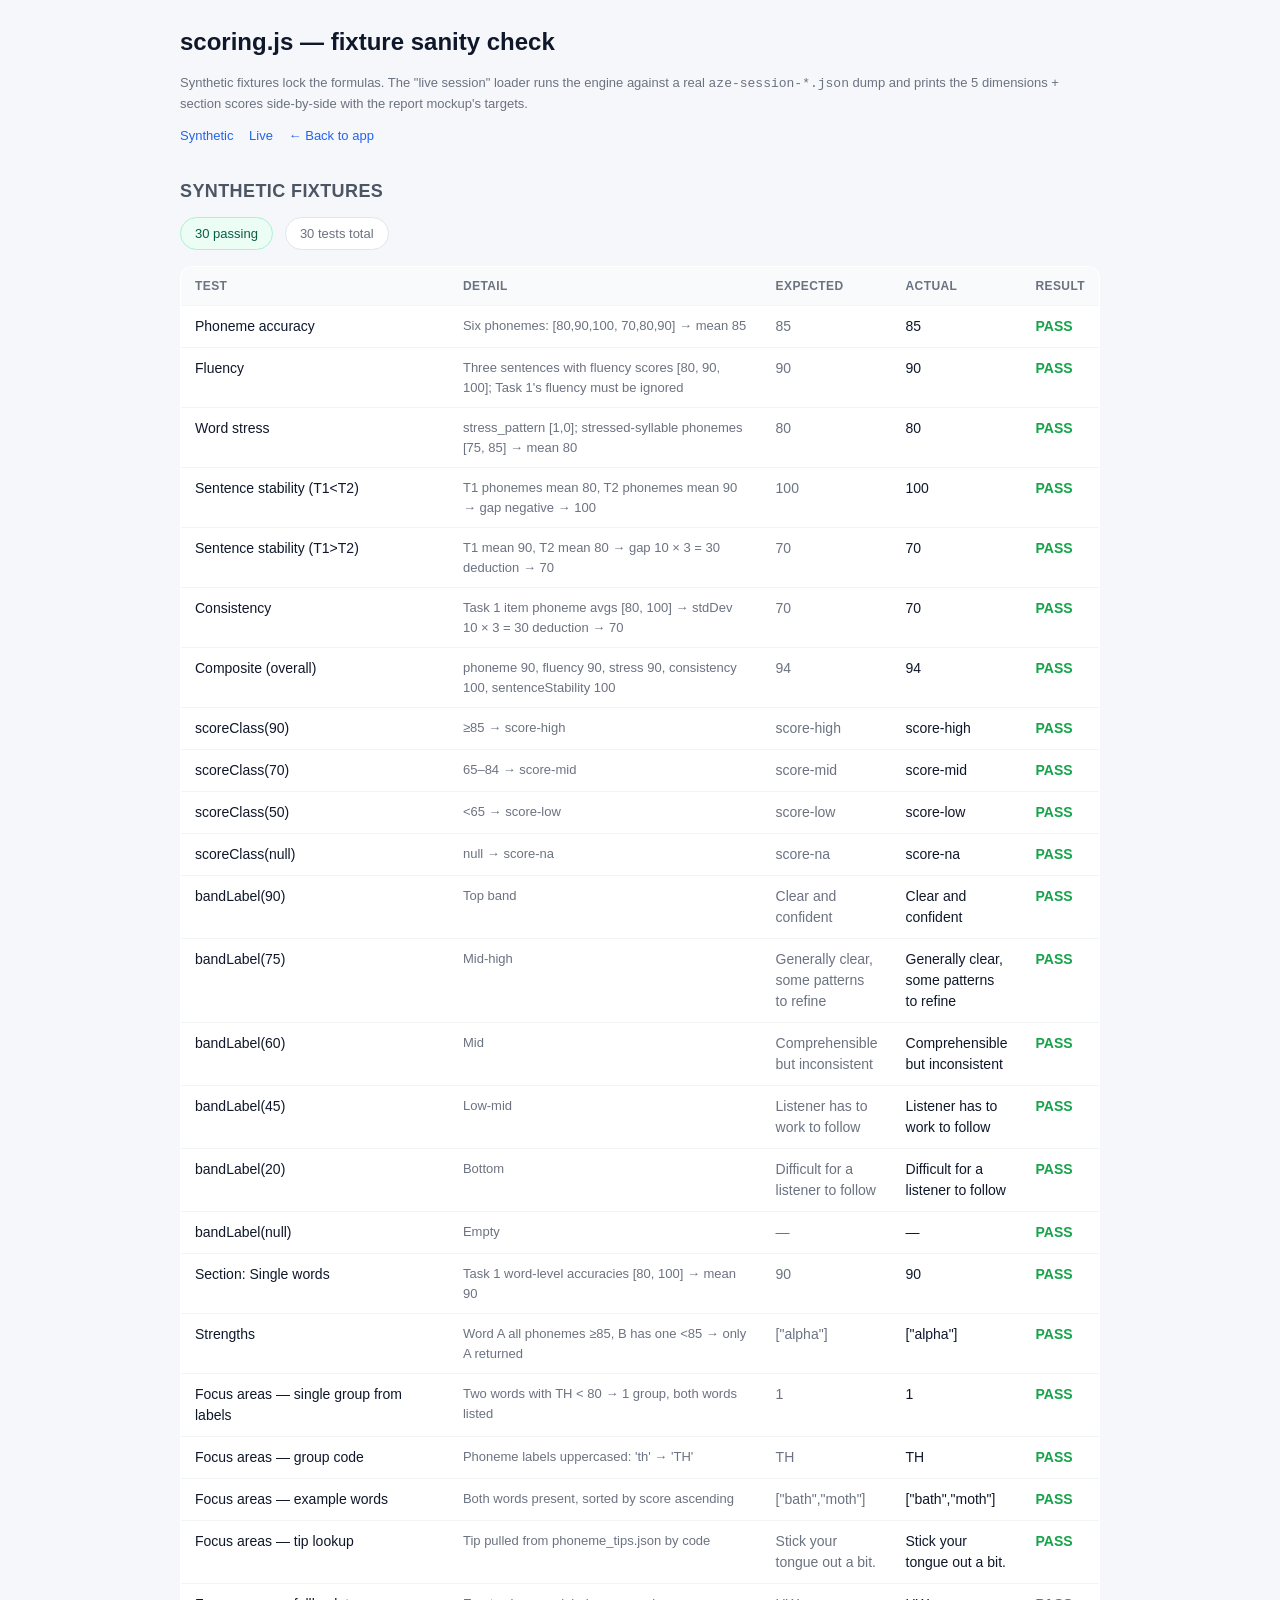
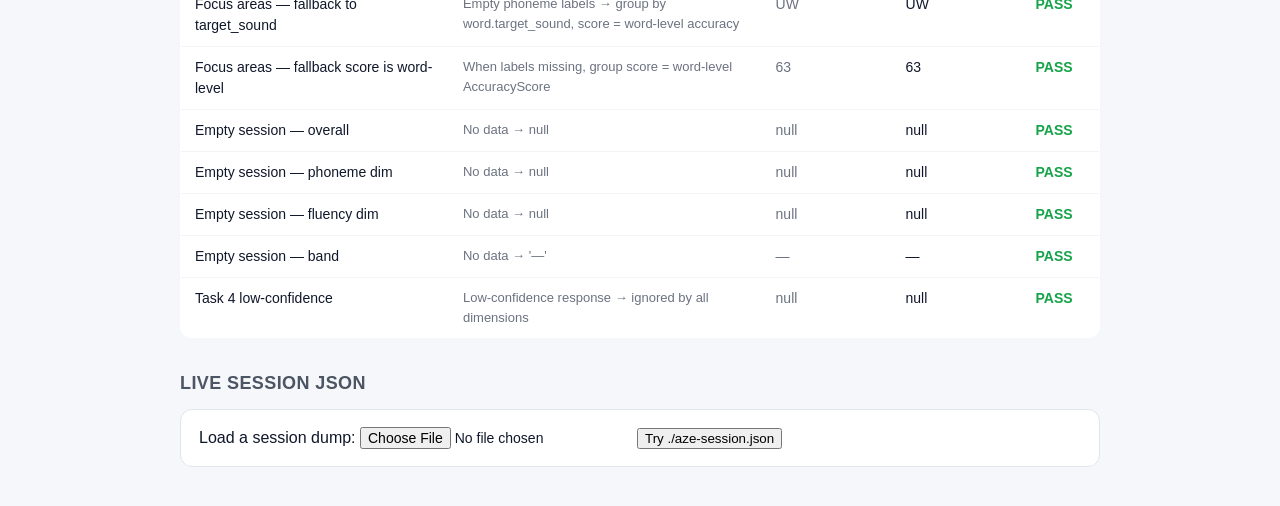
==== prototype-v2/scoring.test.html @ 2834fe82 "Initial commit — AZE pronunciation test prototype Stages 1–4 complete:  - Stage 1: SPA shell, AudioW" ====
<!doctype html>
<html lang="en-GB">
  <head>
    <meta charset="utf-8" />
    <meta name="viewport" content="width=device-width,initial-scale=1" />
    <title>scoring.js — fixture sanity check</title>
    <style>
      :root {
        --pass: #16a34a;
        --fail: #dc2626;
        --na: #9ca3af;
      }
      * { box-sizing: border-box; }
      body {
        font-family: -apple-system, BlinkMacSystemFont, "Segoe UI", Roboto, sans-serif;
        background: #f6f7fa;
        color: #0f172a;
        margin: 0;
        padding: 24px;
        line-height: 1.5;
      }
      h1 { margin: 0 0 8px; font-size: 24px; }
      h2 { margin: 32px 0 12px; font-size: 18px; color: #4b5563; text-transform: uppercase; letter-spacing: 0.4px; }
      .container { max-width: 920px; margin: 0 auto; }
      .summary {
        display: flex;
        gap: 12px;
        margin: 8px 0 16px;
        flex-wrap: wrap;
      }
      .pill {
        background: white;
        border: 1px solid #e1e5ec;
        border-radius: 999px;
        padding: 6px 14px;
        font-size: 13px;
        font-weight: 500;
      }
      .pill.pass { background: #ecfdf5; color: #065f46; border-color: #a7f3d0; }
      .pill.fail { background: #fef2f2; color: #991b1b; border-color: #fecaca; }
      .pill.muted { color: #6b7280; }
      table {
        width: 100%;
        border-collapse: collapse;
        background: white;
        border: 1px solid #e1e5ec;
        border-radius: 12px;
        overflow: hidden;
        font-size: 14px;
      }
      th, td {
        padding: 10px 14px;
        text-align: left;
        border-bottom: 1px solid #f3f4f6;
        vertical-align: top;
      }
      th { background: #f9fafb; font-size: 12px; text-transform: uppercase; letter-spacing: 0.4px; color: #6b7280; }
      tr:last-child td { border-bottom: none; }
      td.status { white-space: nowrap; font-weight: 600; }
      td.pass { color: var(--pass); }
      td.fail { color: var(--fail); }
      td.actual { font-variant-numeric: tabular-nums; }
      td.expected { color: #6b7280; font-variant-numeric: tabular-nums; }
      .file-row {
        background: white;
        border: 1px solid #e1e5ec;
        border-radius: 12px;
        padding: 16px 18px;
        margin-bottom: 16px;
        display: flex;
        gap: 12px;
        align-items: center;
        flex-wrap: wrap;
      }
      input[type="file"] { font-size: 14px; }
      .live-panel {
        background: white;
        border: 1px solid #e1e5ec;
        border-radius: 12px;
        padding: 16px 18px;
        margin-bottom: 16px;
      }
      .live-grid {
        display: grid;
        grid-template-columns: repeat(auto-fit, minmax(160px, 1fr));
        gap: 10px;
        margin: 8px 0 16px;
      }
      .stat-card {
        background: #f9fafb;
        border: 1px solid #e5e7eb;
        border-radius: 8px;
        padding: 10px 12px;
      }
      .stat-card .lbl { font-size: 11px; color: #6b7280; text-transform: uppercase; letter-spacing: 0.4px; }
      .stat-card .val { font-size: 22px; font-weight: 700; font-variant-numeric: tabular-nums; }
      .stat-card .sub { font-size: 12px; color: #9ca3af; margin-top: 2px; }
      .high { color: #10b981; } .mid { color: #f59e0b; } .low { color: #ef4444; } .na { color: var(--na); }
      .chip {
        display: inline-block;
        background: #d1fae5;
        color: #065f46;
        padding: 4px 10px;
        border-radius: 999px;
        font-size: 13px;
        margin: 2px 4px 2px 0;
      }
      .focus-row {
        padding: 8px 0;
        border-top: 1px solid #f3f4f6;
        font-size: 14px;
      }
      .focus-row:first-child { border-top: none; }
      .focus-row .code { font-weight: 700; color: #dc2626; }
      .focus-row .label { color: #6b7280; }
      .focus-row .ex { font-size: 13px; color: #4b5563; margin-top: 2px; }
      pre.json {
        background: #0f172a;
        color: #d1d5db;
        border-radius: 8px;
        padding: 12px;
        font-size: 11px;
        line-height: 1.5;
        overflow: auto;
        max-height: 320px;
      }
      .muted { color: #6b7280; font-size: 13px; }
      details summary { cursor: pointer; font-weight: 500; padding: 4px 0; }
      .nav { font-size: 13px; }
      .nav a { color: #2563eb; text-decoration: none; margin-right: 12px; }
    </style>
  </head>
  <body>
    <div class="container">
      <h1>scoring.js — fixture sanity check</h1>
      <p class="muted">
        Synthetic fixtures lock the formulas. The "live session" loader runs the engine
        against a real <code>aze-session-*.json</code> dump and prints the 5 dimensions
        + section scores side-by-side with the report mockup's targets.
      </p>
      <p class="nav">
        <a href="#synthetic">Synthetic</a>
        <a href="#live">Live</a>
        <a href="index.html">← Back to app</a>
      </p>

      <h2 id="synthetic">Synthetic fixtures</h2>
      <div id="syntheticSummary" class="summary"></div>
      <table>
        <thead><tr><th style="width:30%">Test</th><th style="width:35%">Detail</th><th>Expected</th><th>Actual</th><th>Result</th></tr></thead>
        <tbody id="syntheticTableBody"></tbody>
      </table>

      <h2 id="live">Live session JSON</h2>
      <div class="file-row">
        <label>
          Load a session dump:
          <input type="file" id="fileInput" accept=".json,application/json" />
        </label>
        <button id="loadDefault" type="button">Try ./aze-session.json</button>
      </div>
      <div id="liveOutput"></div>
    </div>

    <script src="utils.js"></script>
    <script src="scoring.js"></script>
    <script>
      // =========================================================================
      // Test infra — tiny pass/fail collector
      // =========================================================================

      const tests = [];
      function test(name, detail, expected, actual, opts = {}) {
        const tol = typeof opts.tol === "number" ? opts.tol : 0;
        let pass;
        if (expected === null || actual === null) {
          pass = expected === actual;
        } else if (typeof expected === "number" && typeof actual === "number") {
          pass = Math.abs(expected - actual) <= tol;
        } else if (Array.isArray(expected)) {
          pass =
            Array.isArray(actual) &&
            actual.length === expected.length &&
            expected.every((v, i) => v === actual[i]);
        } else {
          pass = expected === actual;
        }
        tests.push({ name, detail, expected, actual, pass });
      }

      function flushTests() {
        const tbody = document.getElementById("syntheticTableBody");
        tbody.innerHTML = tests
          .map((t) => `
            <tr>
              <td>${escapeHtml(t.name)}</td>
              <td class="muted">${escapeHtml(t.detail)}</td>
              <td class="expected">${formatVal(t.expected)}</td>
              <td class="actual">${formatVal(t.actual)}</td>
              <td class="status ${t.pass ? "pass" : "fail"}">${t.pass ? "PASS" : "FAIL"}</td>
            </tr>
          `)
          .join("");

        const passN = tests.filter((t) => t.pass).length;
        const failN = tests.length - passN;
        document.getElementById("syntheticSummary").innerHTML = `
          <span class="pill pass">${passN} passing</span>
          ${failN ? `<span class="pill fail">${failN} failing</span>` : ""}
          <span class="pill muted">${tests.length} tests total</span>
        `;
      }

      function escapeHtml(s) { return Utils.escapeHtml(s); }
      function formatVal(v) {
        if (v === null) return "null";
        if (Array.isArray(v)) return JSON.stringify(v);
        if (typeof v === "object") return JSON.stringify(v);
        return String(v);
      }

      // =========================================================================
      // Fixture builders — reproduce the Azure response shape we get on the wire,
      // pared down to the fields scoring.js actually reads.
      // =========================================================================

      // A Task 1 / 2 / 3 PA envelope (resolved promise from scorePronunciation)
      function makePaEnvelope({ accuracy = 90, fluency = 100, prosody = 0, completeness = 100, pron = 90, words }) {
        return {
          text: words.map((w) => w.Word).join(" "),
          reason: 3,
          reasonName: "RecognizedSpeech",
          json: {
            RecognitionStatus: "Success",
            DisplayText: words.map((w) => w.Word).join(" "),
            NBest: [{
              Confidence: 0.95,
              PronunciationAssessment: {
                AccuracyScore: accuracy,
                FluencyScore: fluency,
                ProsodyScore: prosody,
                CompletenessScore: completeness,
                PronScore: pron,
              },
              Words: words,
            }],
          },
          referenceText: words.map((w) => w.Word).join(" "),
        };
      }

      // A single Word block. Phonemes is an array of [code, score] pairs.
      function makeWord(text, accuracy, phonemes, opts = {}) {
        const offset = opts.offset || 0;
        const duration = opts.duration || 1000000;
        const phonemeStep = duration / Math.max(1, phonemes.length);
        return {
          Word: text,
          Offset: offset,
          Duration: duration,
          PronunciationAssessment: {
            AccuracyScore: accuracy,
            ErrorType: "None",
          },
          Syllables: opts.syllables || [],
          Phonemes: phonemes.map(([code, score], i) => ({
            Phoneme: code,
            Offset: offset + i * phonemeStep,
            Duration: phonemeStep,
            PronunciationAssessment: { AccuracyScore: score },
          })),
        };
      }

      // Empty session shell
      function blankSession() {
        return {
          seed: 1,
          startedAt: 0,
          finishedAt: 0,
          data: { words: [], pairs: [], tips: {} },
          task1: { practice: null, selected: [], results: [], hintLog: [] },
          task2: { selected: [], results: [] },
          task3: { selected: [], results: [] },
          task4: { selected: [], results: [] },
          scores: null,
        };
      }

      // =========================================================================
      // Synthetic test cases
      // =========================================================================

      // TC1 — Phoneme accuracy: average of per-phoneme scores across the session.
      (function tc_phonemeAccuracy() {
        const s = blankSession();
        // Two words, six phonemes total: 80,90,100, 70,80,90 → mean 85
        s.task1.results = [
          {
            word_id: "w_x", word: "alpha", target_sound: "AA", syllables: 2, stress_pattern: [1, 0],
            azure: makePaEnvelope({
              accuracy: 90, pron: 90,
              words: [makeWord("alpha", 90, [["aa", 80], ["l", 90], ["f", 100]])],
            }),
          },
          {
            word_id: "w_y", word: "beta", target_sound: "B", syllables: 2, stress_pattern: [1, 0],
            azure: makePaEnvelope({
              accuracy: 80, pron: 80,
              words: [makeWord("beta", 80, [["b", 70], ["iy", 80], ["t", 90]])],
            }),
          },
        ];
        const r = Scoring.compute(s);
        test(
          "Phoneme accuracy",
          "Six phonemes: [80,90,100, 70,80,90] → mean 85",
          85,
          r.dimensions.phoneme,
        );
      })();

      // TC2 — Fluency: mean of FluencyScore across Task 2 + Task 4 sentences only.
      (function tc_fluency() {
        const s = blankSession();
        s.task1.results = [{ // Task 1 fluency must be IGNORED
          word_id: "w_x", word: "ship", target_sound: "SH", syllables: 1, stress_pattern: [1],
          azure: makePaEnvelope({
            accuracy: 95, fluency: 100, pron: 95,
            words: [makeWord("ship", 95, [["sh", 95], ["ih", 95], ["p", 95]])],
          }),
        }];
        s.task2.results = [
          {
            item_id: "s_1", item_type: "sentence", text: "I went home.",
            azure: makePaEnvelope({
              accuracy: 90, fluency: 80, pron: 85,
              words: [makeWord("I", 90, [["ay", 90]]), makeWord("went", 90, [["w", 90]]), makeWord("home", 90, [["hh", 90]])],
            }),
          },
          {
            item_id: "s_2", item_type: "sentence", text: "She is tall.",
            azure: makePaEnvelope({
              accuracy: 92, fluency: 90, pron: 90,
              words: [makeWord("she", 92, [["sh", 92]]), makeWord("is", 92, [["ih", 92]]), makeWord("tall", 92, [["t", 92]])],
            }),
          },
        ];
        s.task4.results = [
          {
            prompt_id: "q_1", prompt_kind: "question", prompt_text: "Tell me about your day.",
            azure: { transcript: "I had a busy day at work today.", confidence: 0.9, lowConfidence: false,
              paResult: makePaEnvelope({ accuracy: 90, fluency: 100, pron: 92,
                words: [makeWord("busy", 90, [["b", 90]]), makeWord("work", 90, [["w", 90]])],
              }),
            },
          },
        ];
        const r = Scoring.compute(s);
        // Fluency mean of 80, 90, 100 = 90
        test(
          "Fluency",
          "Three sentences with fluency scores [80, 90, 100]; Task 1's fluency must be ignored",
          90,
          r.dimensions.fluency,
        );
      })();

      // TC3 — Word stress: phonemes overlapping the stressed syllable.
      (function tc_wordStress() {
        const s = blankSession();
        // 2-syllable word with stress pattern [1, 0]; Azure returns 2 syllables.
        // Stressed syl spans 0–1000000; phoneme 0 (offset 0–500000, score 75)
        // and phoneme 1 (offset 500000–1000000, score 85) BOTH overlap the
        // stressed syllable. Phoneme 2 (offset 1000000–1500000, score 100)
        // falls in the unstressed syllable. Mean of stressed phonemes = 80.
        const word = {
          Word: "robot",
          Offset: 0,
          Duration: 1500000,
          PronunciationAssessment: { AccuracyScore: 85, ErrorType: "None" },
          Syllables: [
            { Syllable: "ro", Offset: 0, Duration: 1000000, PronunciationAssessment: { AccuracyScore: 80 } },
            { Syllable: "bot", Offset: 1000000, Duration: 500000, PronunciationAssessment: { AccuracyScore: 100 } },
          ],
          Phonemes: [
            { Phoneme: "r", Offset: 0,        Duration: 500000, PronunciationAssessment: { AccuracyScore: 75 } },
            { Phoneme: "ow", Offset: 500000,  Duration: 500000, PronunciationAssessment: { AccuracyScore: 85 } },
            { Phoneme: "b", Offset: 1000000,  Duration: 500000, PronunciationAssessment: { AccuracyScore: 100 } },
          ],
        };
        s.task1.results = [{
          word_id: "w_robot", word: "robot", target_sound: "R",
          syllables: 2, stress_pattern: [1, 0],
          azure: makePaEnvelope({ accuracy: 85, pron: 85, words: [word] }),
        }];
        const r = Scoring.compute(s);
        test(
          "Word stress",
          "stress_pattern [1,0]; stressed-syllable phonemes [75, 85] → mean 80",
          80,
          r.dimensions.stress,
        );
      })();

      // TC4 — Sentence stability: Task 1 vs Task 2 phoneme-avg gap.
      (function tc_stability_negativeGap() {
        // T1 avg < T2 avg → no penalty, score = 100
        const s = blankSession();
        s.task1.results = [{
          word_id: "w_a", word: "ship", target_sound: "SH", syllables: 1, stress_pattern: [1],
          azure: makePaEnvelope({ accuracy: 80, pron: 80,
            words: [makeWord("ship", 80, [["sh", 80], ["ih", 80], ["p", 80]])],
          }),
        }];
        s.task2.results = [{
          item_id: "s_1", item_type: "sentence", text: "She is tall.",
          azure: makePaEnvelope({ accuracy: 90, pron: 90,
            words: [makeWord("she", 90, [["sh", 90], ["iy", 90]])],
          }),
        }];
        const r = Scoring.compute(s);
        test(
          "Sentence stability (T1<T2)",
          "T1 phonemes mean 80, T2 phonemes mean 90 → gap negative → 100",
          100,
          r.dimensions.sentenceStability,
        );
      })();

      (function tc_stability_positiveGap() {
        // T1 phonemes mean 90, T2 phonemes mean 80 → gap 10 → 100 - 10*3 = 70
        const s = blankSession();
        s.task1.results = [{
          word_id: "w_a", word: "ship", target_sound: "SH", syllables: 1, stress_pattern: [1],
          azure: makePaEnvelope({ accuracy: 90, pron: 90,
            words: [makeWord("ship", 90, [["sh", 90], ["ih", 90], ["p", 90]])],
          }),
        }];
        s.task2.results = [{
          item_id: "s_1", item_type: "sentence", text: "She is tall.",
          azure: makePaEnvelope({ accuracy: 80, pron: 80,
            words: [makeWord("she", 80, [["sh", 80], ["iy", 80]])],
          }),
        }];
        const r = Scoring.compute(s);
        test(
          "Sentence stability (T1>T2)",
          "T1 mean 90, T2 mean 80 → gap 10 × 3 = 30 deduction → 70",
          70,
          r.dimensions.sentenceStability,
        );
      })();

      // TC5 — Consistency: stdDev of Task 1 item phoneme averages.
      (function tc_consistency() {
        // Item averages [80, 100] → stdDev (population) = 10. 100 - 10*3 = 70.
        const s = blankSession();
        s.task1.results = [
          {
            word_id: "w_a", word: "alpha", target_sound: "A", syllables: 1, stress_pattern: [1],
            azure: makePaEnvelope({ accuracy: 80, pron: 80,
              words: [makeWord("alpha", 80, [["a", 80]])],
            }),
          },
          {
            word_id: "w_b", word: "beta", target_sound: "B", syllables: 1, stress_pattern: [1],
            azure: makePaEnvelope({ accuracy: 100, pron: 100,
              words: [makeWord("beta", 100, [["b", 100]])],
            }),
          },
        ];
        const r = Scoring.compute(s);
        test(
          "Consistency",
          "Task 1 item phoneme avgs [80, 100] → stdDev 10 × 3 = 30 deduction → 70",
          70,
          r.dimensions.consistency,
        );
      })();

      // TC6 — Composite: weighted sum across all 5 dimensions.
      (function tc_composite() {
        // Build a tiny but complete session, predict overall.
        const s = blankSession();
        // Task 1: two words. Per-phoneme scores all = 90 → phoneme dim 90.
        s.task1.results = [
          {
            word_id: "w_a", word: "alpha", target_sound: "A", syllables: 1, stress_pattern: [1],
            azure: makePaEnvelope({ accuracy: 90, pron: 90,
              words: [makeWord("alpha", 90, [["a", 90]])],
            }),
          },
          {
            word_id: "w_b", word: "beta", target_sound: "B", syllables: 1, stress_pattern: [1],
            azure: makePaEnvelope({ accuracy: 90, pron: 90,
              words: [makeWord("beta", 90, [["b", 90]])],
            }),
          },
        ];
        // Task 2: two sentences. Phonemes all 90, fluency 90. Sentence stability 100 (no gap).
        s.task2.results = [
          {
            item_id: "s_1", item_type: "sentence", text: "She is tall.",
            azure: makePaEnvelope({ accuracy: 90, fluency: 90, pron: 90,
              words: [makeWord("she", 90, [["sh", 90]]), makeWord("is", 90, [["ih", 90]])],
            }),
          },
          {
            item_id: "s_2", item_type: "sentence", text: "I am here.",
            azure: makePaEnvelope({ accuracy: 90, fluency: 90, pron: 90,
              words: [makeWord("I", 90, [["ay", 90]]), makeWord("am", 90, [["a", 90]])],
            }),
          },
        ];
        const r = Scoring.compute(s);
        // All 5 dims should land on 90 (or thereabouts):
        //   phoneme = 90, fluency = 90, stress = 90 (single-syl path),
        //   sentenceStability = 100 (no gap), consistency = 100 (stdDev 0)
        // Composite = (90×0.25 + 90×0.22 + 90×0.18 + 100×0.18 + 100×0.17)
        //           = 22.5 + 19.8 + 16.2 + 18 + 17 = 93.5 → rounds to 94
        test(
          "Composite (overall)",
          "phoneme 90, fluency 90, stress 90, consistency 100, sentenceStability 100",
          94,
          r.overall,
          { tol: 1 },
        );
      })();

      // TC7 — scoreClass thresholds.
      (function tc_scoreClass() {
        test("scoreClass(90)", "≥85 → score-high", "score-high", Scoring.scoreClass(90));
        test("scoreClass(70)", "65–84 → score-mid", "score-mid", Scoring.scoreClass(70));
        test("scoreClass(50)", "<65 → score-low", "score-low", Scoring.scoreClass(50));
        test("scoreClass(null)", "null → score-na", "score-na", Scoring.scoreClass(null));
      })();

      // TC8 — bandLabel thresholds.
      (function tc_bandLabel() {
        test("bandLabel(90)", "Top band", "Clear and confident", Scoring.bandLabel(90));
        test("bandLabel(75)", "Mid-high", "Generally clear, some patterns to refine", Scoring.bandLabel(75));
        test("bandLabel(60)", "Mid", "Comprehensible but inconsistent", Scoring.bandLabel(60));
        test("bandLabel(45)", "Low-mid", "Listener has to work to follow", Scoring.bandLabel(45));
        test("bandLabel(20)", "Bottom", "Difficult for a listener to follow", Scoring.bandLabel(20));
        test("bandLabel(null)", "Empty", "—", Scoring.bandLabel(null));
      })();

      // TC9 — Section scores: Task 1 averages word-level AccuracyScore.
      (function tc_sectionTask1() {
        const s = blankSession();
        s.task1.results = [
          { word_id: "w_a", word: "a", target_sound: "A", syllables: 1, stress_pattern: [1],
            azure: makePaEnvelope({ accuracy: 80, pron: 80,
              words: [makeWord("a", 80, [["a", 80]])],
            }),
          },
          { word_id: "w_b", word: "b", target_sound: "B", syllables: 1, stress_pattern: [1],
            azure: makePaEnvelope({ accuracy: 100, pron: 100,
              words: [makeWord("b", 100, [["b", 100]])],
            }),
          },
        ];
        const r = Scoring.compute(s);
        test(
          "Section: Single words",
          "Task 1 word-level accuracies [80, 100] → mean 90",
          90,
          r.sectionScores.task1,
        );
      })();

      // TC10 — Strengths: words where every phoneme ≥ 85 AND word-level ≥ 85.
      (function tc_strengths() {
        const s = blankSession();
        s.data.words = [
          { id: "w_a", ipa: "/eɪ/" },
          { id: "w_b", ipa: "/biː/" },
        ];
        s.task1.results = [
          // All phonemes ≥85, word-level ≥85 → strength
          { word_id: "w_a", word: "alpha", target_sound: "A", syllables: 1, stress_pattern: [1],
            azure: makePaEnvelope({ accuracy: 95, pron: 95,
              words: [makeWord("alpha", 95, [["a", 90], ["l", 95]])],
            }),
          },
          // One phoneme < 85 → not a strength
          { word_id: "w_b", word: "beta", target_sound: "B", syllables: 1, stress_pattern: [1],
            azure: makePaEnvelope({ accuracy: 80, pron: 80,
              words: [makeWord("beta", 80, [["b", 70], ["iy", 90]])],
            }),
          },
        ];
        const r = Scoring.compute(s);
        test(
          "Strengths",
          "Word A all phonemes ≥85, B has one <85 → only A returned",
          ["alpha"],
          r.strengths.map((x) => x.word),
        );
      })();

      // TC11 — Focus area grouping with phoneme labels.
      (function tc_focusGrouping() {
        const s = blankSession();
        s.data.tips = {
          TH: { label: "TH (voiceless)", example_word: "think", tip: "Stick your tongue out a bit." },
        };
        s.task1.results = [
          // bath — TH phoneme scoring 60 → focus area
          { word_id: "w_bath", word: "bath", target_sound: "TH", syllables: 1, stress_pattern: [1],
            azure: makePaEnvelope({ accuracy: 70, pron: 70,
              words: [makeWord("bath", 70, [["b", 90], ["a", 80], ["th", 60]])],
            }),
          },
          // moth — TH phoneme scoring 65 → same group
          { word_id: "w_moth", word: "moth", target_sound: "TH", syllables: 1, stress_pattern: [1],
            azure: makePaEnvelope({ accuracy: 75, pron: 75,
              words: [makeWord("moth", 75, [["m", 90], ["o", 90], ["th", 65]])],
            }),
          },
        ];
        const r = Scoring.compute(s);
        test(
          "Focus areas — single group from labels",
          "Two words with TH < 80 → 1 group, both words listed",
          1,
          r.focusAreas.length,
        );
        test(
          "Focus areas — group code",
          "Phoneme labels uppercased: 'th' → 'TH'",
          "TH",
          r.focusAreas[0] && r.focusAreas[0].code,
        );
        test(
          "Focus areas — example words",
          "Both words present, sorted by score ascending",
          ["bath", "moth"],
          r.focusAreas[0].examples.map((e) => e.word),
        );
        test(
          "Focus areas — tip lookup",
          "Tip pulled from phoneme_tips.json by code",
          "Stick your tongue out a bit.",
          r.focusAreas[0] && r.focusAreas[0].tip,
        );
      })();

      // TC12 — Empty Phoneme labels: scoring falls back to target_sound.
      (function tc_focusFallback() {
        // Reproduces the bug we found in aze-session-1777631870283.json: every
        // Phoneme string is "" because the SDK didn't get phonemeAlphabet set.
        const s = blankSession();
        s.data.tips = { UW: { label: "UW (long oo)", example_word: "food", tip: "Round your lips." } };
        s.task1.results = [{
          word_id: "w_food", word: "food", target_sound: "UW", syllables: 1, stress_pattern: [1],
          azure: makePaEnvelope({ accuracy: 63, pron: 60,
            words: [makeWord("food", 63, [["", 100], ["", 70], ["", 100]])],
          }),
        }];
        const r = Scoring.compute(s);
        test(
          "Focus areas — fallback to target_sound",
          "Empty phoneme labels → group by word.target_sound, score = word-level accuracy",
          "UW",
          r.focusAreas[0] && r.focusAreas[0].code,
        );
        test(
          "Focus areas — fallback score is word-level",
          "When labels missing, group score = word-level AccuracyScore",
          63,
          r.focusAreas[0] && r.focusAreas[0].avg,
        );
      })();

      // TC13 — Empty session: all dims null, overall null.
      (function tc_empty() {
        const r = Scoring.compute(blankSession());
        test("Empty session — overall", "No data → null", null, r.overall);
        test("Empty session — phoneme dim", "No data → null", null, r.dimensions.phoneme);
        test("Empty session — fluency dim", "No data → null", null, r.dimensions.fluency);
        test("Empty session — band", "No data → '—'", "—", r.band);
      })();

      // TC14 — Task 4 low-confidence: PA result is null, must NOT count toward dims.
      (function tc_lowConfidence() {
        const s = blankSession();
        s.task4.results = [{
          prompt_id: "q_1", prompt_kind: "question", prompt_text: "Hello?",
          azure: { transcript: "uh", confidence: 0.05, lowConfidence: true, paResult: null },
        }];
        const r = Scoring.compute(s);
        test(
          "Task 4 low-confidence",
          "Low-confidence response → ignored by all dimensions",
          null,
          r.dimensions.phoneme,
        );
      })();

      flushTests();

      // =========================================================================
      // Live session loader
      // =========================================================================

      const liveOutput = document.getElementById("liveOutput");

      // Mockup-derived expected values (small differences are fine — these are
      // estimates and the real engine is the source of truth).
      const MOCKUP_EXPECT = {
        overall: 85,
        dimensions: { phoneme: 89, fluency: 94, stress: 85, consistency: 54, sentenceStability: 100 },
        sectionScores: { task1: 81, task2: 97, task3Heard: 88, task3Said: 98, task4: null },
        strengthsCount: 5,
        focusAreas: ["TH", "UW", "Z", "EH"],
      };

      function within(actual, expected, tol = 5) {
        if (actual == null && expected == null) return true;
        if (actual == null || expected == null) return false;
        return Math.abs(actual - expected) <= tol;
      }

      function classify(score) {
        if (typeof score !== "number") return "na";
        if (score >= 85) return "high";
        if (score >= 65) return "mid";
        return "low";
      }

      function statCard(label, score, sub) {
        const cls = classify(score);
        const val = score == null ? "—" : score;
        return `
          <div class="stat-card">
            <div class="lbl">${escapeHtml(label)}</div>
            <div class="val ${cls}">${escapeHtml(val)}</div>
            ${sub ? `<div class="sub">${sub}</div>` : ""}
          </div>
        `;
      }

      function renderLive(report, source) {
        const dims = report.dimensions;
        const sec = report.sectionScores;
        const me = MOCKUP_EXPECT;

        const dimRows = [
          ["overall", "Overall", report.overall, me.overall, 8],
          ["phoneme", "Phoneme accuracy", dims.phoneme, me.dimensions.phoneme, 10],
          ["fluency", "Fluency", dims.fluency, me.dimensions.fluency, 10],
          ["stress", "Word stress", dims.stress, me.dimensions.stress, 12],
          ["consistency", "Consistency", dims.consistency, me.dimensions.consistency, 35],
          ["sentenceStability", "Sentence stability", dims.sentenceStability, me.dimensions.sentenceStability, 5],
        ].map(([key, label, actual, expected, tol]) => {
          const ok = within(actual, expected, tol);
          return `
            <tr>
              <td>${escapeHtml(label)}</td>
              <td class="muted">±${tol}</td>
              <td class="expected">~${expected}</td>
              <td class="actual">${escapeHtml(actual == null ? "—" : actual)}</td>
              <td class="status ${ok ? "pass" : "fail"}">${ok ? "PASS" : "FAIL"}</td>
            </tr>
          `;
        }).join("");

        const focusOverlap = report.focusAreas.filter((g) => me.focusAreas.includes(g.code)).map((g) => g.code);
        const focusOK = focusOverlap.length >= 3; // at least 3 of the 4 mockup phonemes appear

        const focusRows = report.focusAreas.map((g) => `
          <div class="focus-row">
            <span class="code">${escapeHtml(g.code)}</span>
            <span class="label">— ${escapeHtml(g.label)}</span>
            (avg ${escapeHtml(g.avg)})
            <div class="ex">${g.examples.map((ex) => `${escapeHtml(ex.word)} (${escapeHtml(ex.score)})`).join(", ")}</div>
          </div>
        `).join("");

        liveOutput.innerHTML = `
          <div class="live-panel">
            <div class="muted">Source: ${escapeHtml(source)} · seed shown in counts</div>
            <div class="live-grid">
              ${statCard("Overall", report.overall, escapeHtml(report.band))}
              ${statCard("Phoneme", dims.phoneme)}
              ${statCard("Fluency", dims.fluency)}
              ${statCard("Stress", dims.stress)}
              ${statCard("Consistency", dims.consistency)}
              ${statCard("Stability", dims.sentenceStability)}
            </div>

            <h3 style="font-size:14px; margin: 12px 0 6px; color:#4b5563;">Section scores</h3>
            <div class="live-grid">
              ${statCard("Task 1 — Words", sec.task1, `${report.counts.task1} items`)}
              ${statCard("Task 2 — Sentences", sec.task2, `${report.counts.task2} items`)}
              ${statCard("Task 3 — Heard", sec.task3Heard, `${report.perception.correct}/${report.perception.total} right`)}
              ${statCard("Task 3 — Said", sec.task3Said, `${report.counts.task3} repeats`)}
              ${statCard("Task 4 — Free", sec.task4, `${report.counts.task4} prompts`)}
            </div>
          </div>

          <div class="live-panel">
            <h3 style="font-size:14px; margin: 0 0 10px; color:#4b5563;">vs mockup expectations</h3>
            <table>
              <thead><tr><th>Dimension</th><th>Tolerance</th><th>Expected</th><th>Actual</th><th>Result</th></tr></thead>
              <tbody>${dimRows}</tbody>
            </table>
          </div>

          <div class="live-panel">
            <h3 style="font-size:14px; margin: 0 0 4px; color:#4b5563;">Focus areas (engine output)</h3>
            <p class="muted" style="margin: 0 0 10px;">
              Mockup expected at least 3 of: <strong>${me.focusAreas.join(", ")}</strong> · overlap: <strong>${focusOverlap.join(", ") || "—"}</strong> ·
              <span class="${focusOK ? "high" : "low"}" style="font-weight:600">${focusOK ? "PASS" : "FAIL"}</span>
            </p>
            ${focusRows || `<p class="muted">No focus groups produced.</p>`}
          </div>

          <div class="live-panel">
            <h3 style="font-size:14px; margin: 0 0 6px; color:#4b5563;">Strengths (count: ${report.strengths.length})</h3>
            ${report.strengths.map((s) => `<span class="chip">${escapeHtml(s.word)}</span>`).join("") || `<p class="muted">None this session.</p>`}
          </div>

          <details>
            <summary>Full report JSON</summary>
            <pre class="json">${escapeHtml(JSON.stringify(report, null, 2))}</pre>
          </details>

          <details>
            <summary>Diagnostics</summary>
            <pre class="json">${escapeHtml(JSON.stringify(report.diagnostics, null, 2))}</pre>
          </details>
        `;
      }

      function loadSessionFromText(text, sourceLabel) {
        let session;
        try {
          session = JSON.parse(text);
        } catch (e) {
          liveOutput.innerHTML = `<div class="live-panel"><strong>Parse error:</strong> ${escapeHtml(e.message)}</div>`;
          return;
        }
        // The dump strips wavBlob and pendingAzure but keeps r.azure as-is.
        // scoring.js doesn't need those, so this is fine. We do need to make
        // sure session.data has at least empty maps so the renderer doesn't
        // throw — this test page doesn't load the bank JSONs.
        if (!session.data) session.data = {};
        if (!session.data.tips) session.data.tips = {};
        if (!session.data.words) session.data.words = [];
        if (!session.data.pairs) session.data.pairs = [];

        const report = Scoring.compute(session);
        renderLive(report, sourceLabel);
      }

      document.getElementById("fileInput").addEventListener("change", (ev) => {
        const file = ev.target.files && ev.target.files[0];
        if (!file) return;
        const reader = new FileReader();
        reader.onload = () => loadSessionFromText(String(reader.result), file.name);
        reader.readAsText(file);
      });

      document.getElementById("loadDefault").addEventListener("click", async () => {
        try {
          const r = await fetch("aze-session.json", { cache: "no-store" });
          if (!r.ok) throw new Error(`HTTP ${r.status}`);
          const text = await r.text();
          loadSessionFromText(text, "./aze-session.json");
        } catch (e) {
          liveOutput.innerHTML = `<div class="live-panel">No <code>aze-session.json</code> found next to <code>scoring.test.html</code>. Drop a session dump there or use the file picker.</div>`;
        }
      });
    </script>
  </body>
</html>
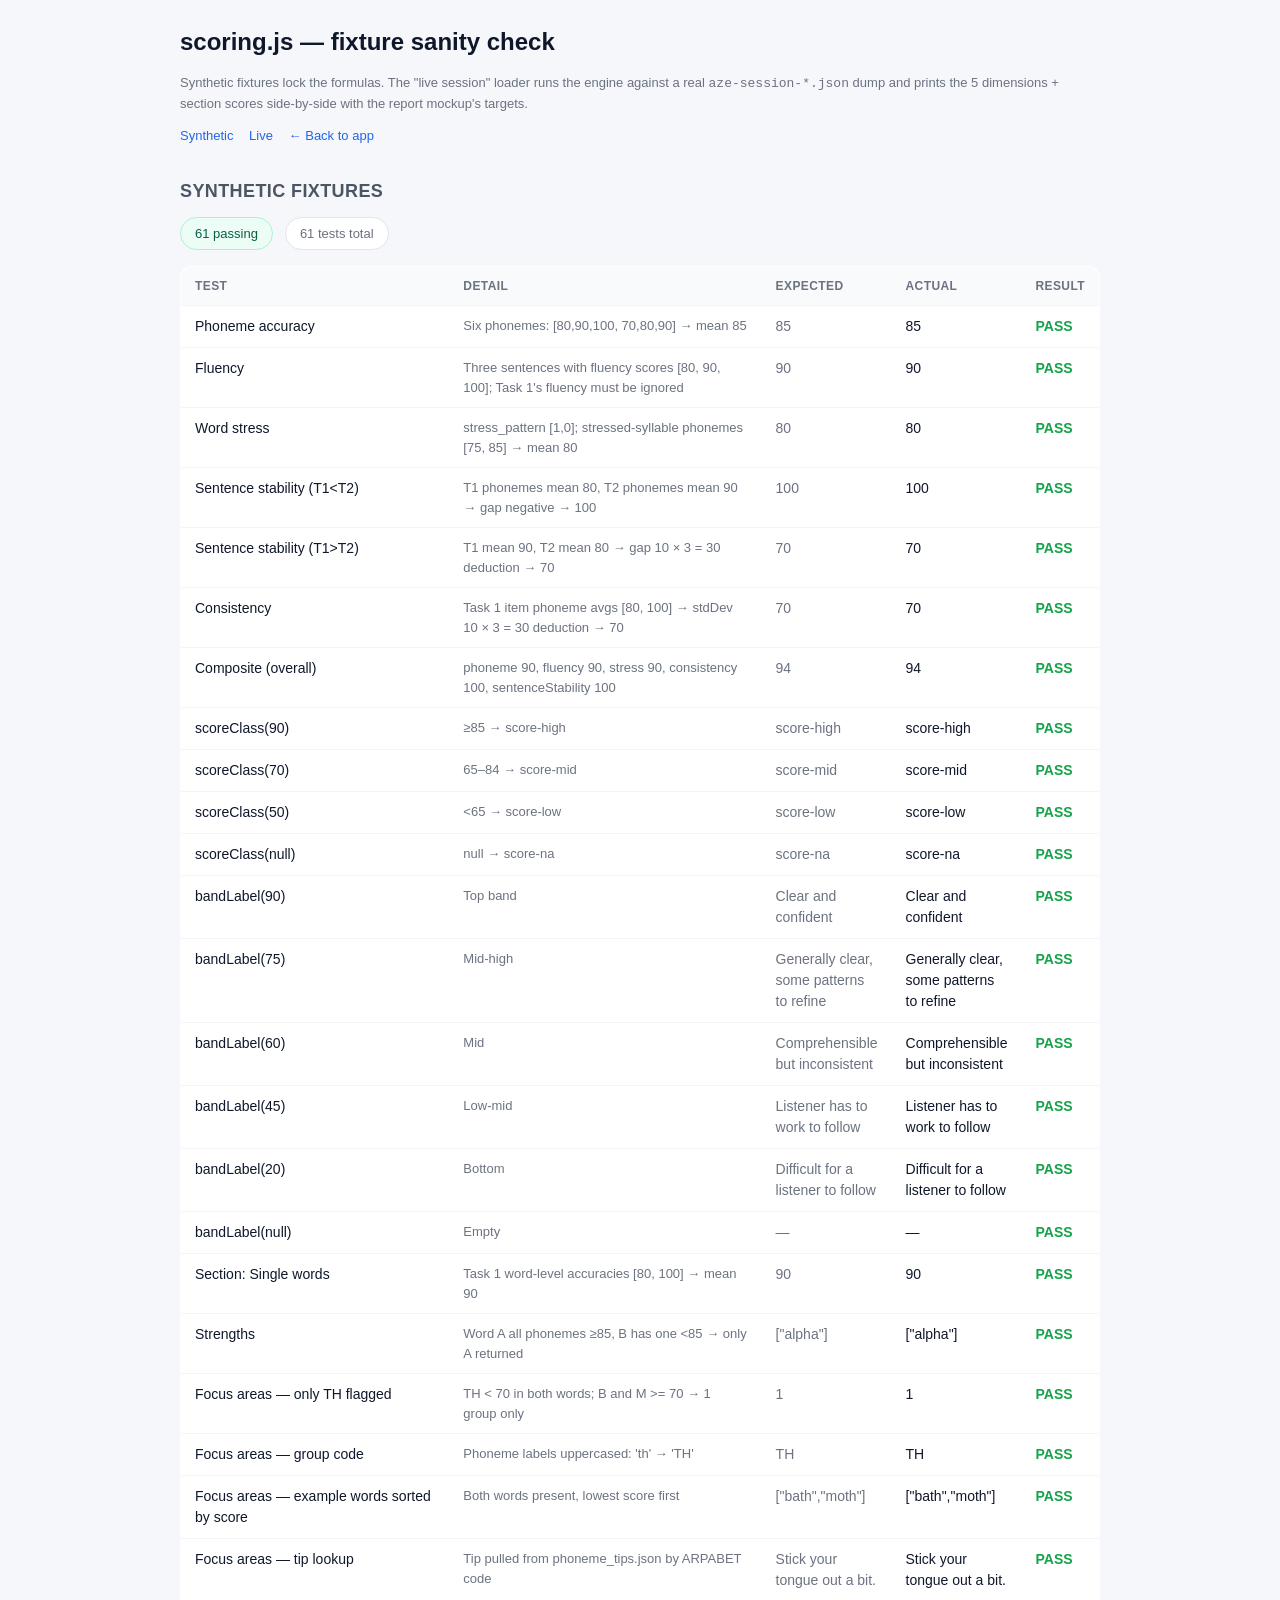
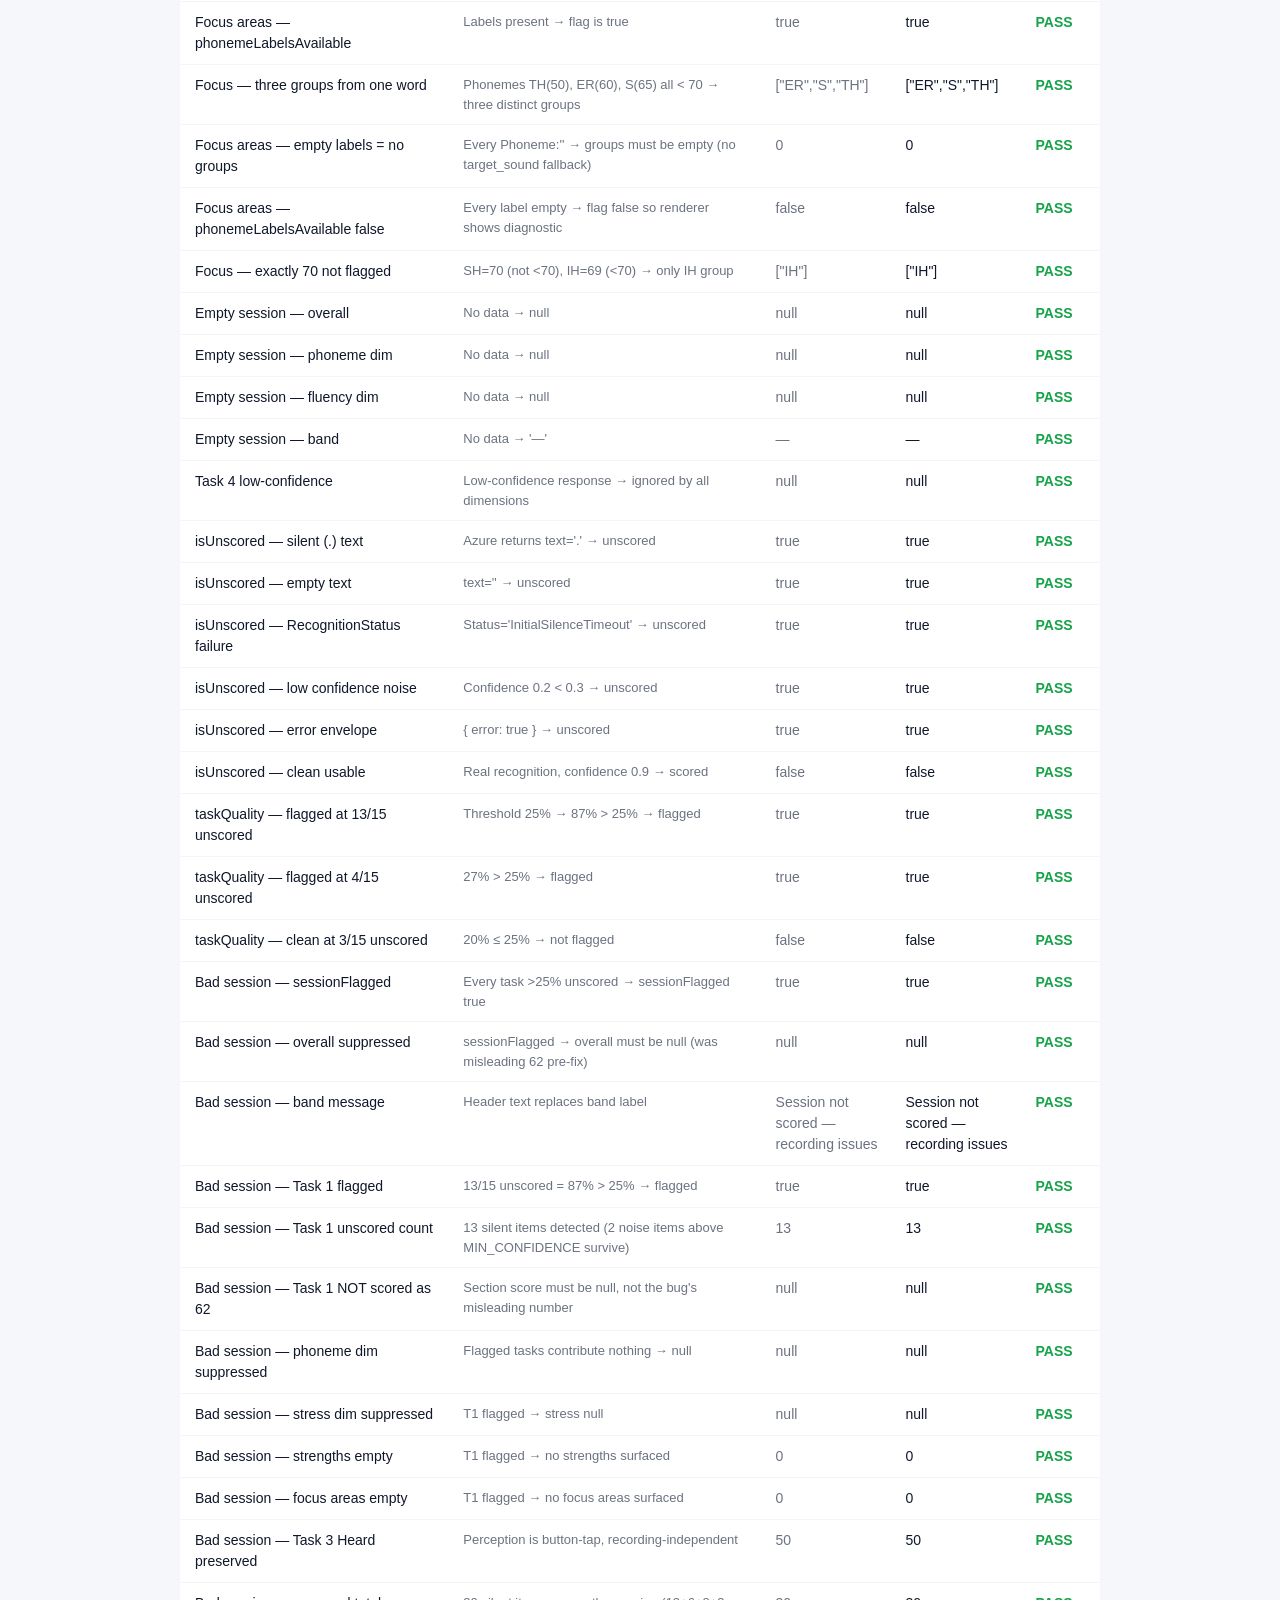
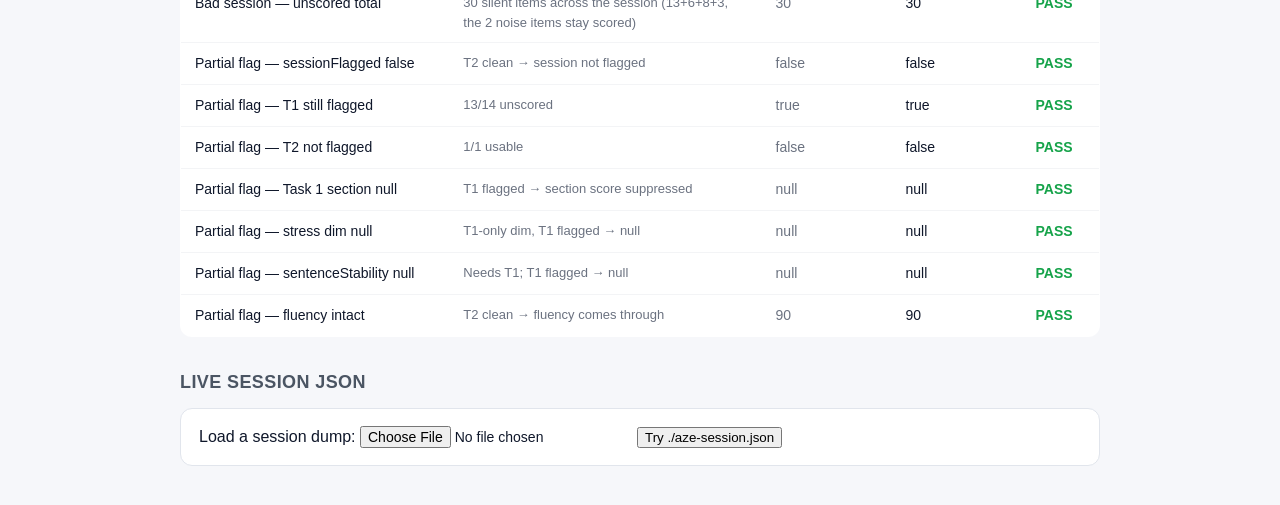
==== commit d8e2bcf3: "Fix scoring engine: silent-input guard + phoneme labels + Task 1 prosody scoring.js: detect silent /" ====
--- a/prototype-v2/scoring.test.html
+++ b/prototype-v2/scoring.test.html
@@ -600,20 +600,24 @@
         );
       })();
 
-      // TC11 — Focus area grouping with phoneme labels.
+      // TC11 — Focus area grouping by individual phoneme score, not lowest-per-word.
+      // Threshold is FOCUS_PHONEME_THRESHOLD (70). Every phoneme < 70 contributes
+      // to its group. Words appear in a group if any of their phoneme instances
+      // for that code scored low; their displayed score is the lowest such instance.
       (function tc_focusGrouping() {
         const s = blankSession();
         s.data.tips = {
           TH: { label: "TH (voiceless)", example_word: "think", tip: "Stick your tongue out a bit." },
+          B: { label: "B", example_word: "bath", tip: "Press lips together." },
         };
         s.task1.results = [
-          // bath — TH phoneme scoring 60 → focus area
+          // bath — TH=60 (<70 → flagged), B=90 (>=70 → not flagged)
           { word_id: "w_bath", word: "bath", target_sound: "TH", syllables: 1, stress_pattern: [1],
             azure: makePaEnvelope({ accuracy: 70, pron: 70,
               words: [makeWord("bath", 70, [["b", 90], ["a", 80], ["th", 60]])],
             }),
           },
-          // moth — TH phoneme scoring 65 → same group
+          // moth — TH=65 (<70 → flagged), M=90 (>=70 → not flagged)
           { word_id: "w_moth", word: "moth", target_sound: "TH", syllables: 1, stress_pattern: [1],
             azure: makePaEnvelope({ accuracy: 75, pron: 75,
               words: [makeWord("moth", 75, [["m", 90], ["o", 90], ["th", 65]])],
@@ -622,8 +626,8 @@
         ];
         const r = Scoring.compute(s);
         test(
-          "Focus areas — single group from labels",
-          "Two words with TH < 80 → 1 group, both words listed",
+          "Focus areas — only TH flagged",
+          "TH < 70 in both words; B and M >= 70 → 1 group only",
           1,
           r.focusAreas.length,
         );
@@ -634,25 +638,52 @@
           r.focusAreas[0] && r.focusAreas[0].code,
         );
         test(
-          "Focus areas — example words",
-          "Both words present, sorted by score ascending",
+          "Focus areas — example words sorted by score",
+          "Both words present, lowest score first",
           ["bath", "moth"],
           r.focusAreas[0].examples.map((e) => e.word),
         );
         test(
           "Focus areas — tip lookup",
-          "Tip pulled from phoneme_tips.json by code",
+          "Tip pulled from phoneme_tips.json by ARPABET code",
           "Stick your tongue out a bit.",
           r.focusAreas[0] && r.focusAreas[0].tip,
         );
-      })();
-
-      // TC12 — Empty Phoneme labels: scoring falls back to target_sound.
-      (function tc_focusFallback() {
-        // Reproduces the bug we found in aze-session-1777631870283.json: every
-        // Phoneme string is "" because the SDK didn't get phonemeAlphabet set.
-        const s = blankSession();
-        s.data.tips = { UW: { label: "UW (long oo)", example_word: "food", tip: "Round your lips." } };
+        test(
+          "Focus areas — phonemeLabelsAvailable",
+          "Labels present → flag is true",
+          true,
+          r.phonemeLabelsAvailable,
+        );
+      })();
+
+      // TC11b — A word with multiple low phonemes shows up in MULTIPLE groups
+      // (one per unique phoneme code <70). Within each group, the word is
+      // listed once, with the lowest score for that phoneme.
+      (function tc_focusMultipleLowPhonemes() {
+        const s = blankSession();
+        s.task1.results = [{
+          word_id: "w_x", word: "thirsty", target_sound: "TH", syllables: 2, stress_pattern: [1, 0],
+          azure: makePaEnvelope({ accuracy: 50, pron: 50,
+            words: [makeWord("thirsty", 50, [["th", 50], ["er", 60], ["s", 65], ["t", 90], ["iy", 95]])],
+          }),
+        }];
+        const r = Scoring.compute(s);
+        const codes = r.focusAreas.map((g) => g.code).sort();
+        test(
+          "Focus — three groups from one word",
+          "Phonemes TH(50), ER(60), S(65) all < 70 → three distinct groups",
+          ["ER", "S", "TH"],
+          codes,
+        );
+      })();
+
+      // TC12 — Phoneme labels empty across the session (the SDK config bug).
+      // No fallback to target_sound; groups stay empty and the diagnostic
+      // flag flips so the renderer can surface the issue.
+      (function tc_focusNoLabels() {
+        const s = blankSession();
+        s.data.tips = { UW: { label: "UW", example_word: "food", tip: "Round your lips." } };
         s.task1.results = [{
           word_id: "w_food", word: "food", target_sound: "UW", syllables: 1, stress_pattern: [1],
           azure: makePaEnvelope({ accuracy: 63, pron: 60,
@@ -661,16 +692,34 @@
         }];
         const r = Scoring.compute(s);
         test(
-          "Focus areas — fallback to target_sound",
-          "Empty phoneme labels → group by word.target_sound, score = word-level accuracy",
-          "UW",
-          r.focusAreas[0] && r.focusAreas[0].code,
-        );
-        test(
-          "Focus areas — fallback score is word-level",
-          "When labels missing, group score = word-level AccuracyScore",
-          63,
-          r.focusAreas[0] && r.focusAreas[0].avg,
+          "Focus areas — empty labels = no groups",
+          "Every Phoneme:'' → groups must be empty (no target_sound fallback)",
+          0,
+          r.focusAreas.length,
+        );
+        test(
+          "Focus areas — phonemeLabelsAvailable false",
+          "Every label empty → flag false so renderer shows diagnostic",
+          false,
+          r.phonemeLabelsAvailable,
+        );
+      })();
+
+      // TC12b — Threshold edge: 70 is NOT flagged (strictly less than).
+      (function tc_focusThresholdEdge() {
+        const s = blankSession();
+        s.task1.results = [{
+          word_id: "w_x", word: "ship", target_sound: "SH", syllables: 1, stress_pattern: [1],
+          azure: makePaEnvelope({ accuracy: 70, pron: 70,
+            words: [makeWord("ship", 70, [["sh", 70], ["ih", 69], ["p", 100]])],
+          }),
+        }];
+        const r = Scoring.compute(s);
+        test(
+          "Focus — exactly 70 not flagged",
+          "SH=70 (not <70), IH=69 (<70) → only IH group",
+          ["IH"],
+          r.focusAreas.map((g) => g.code),
         );
       })();
 
@@ -697,6 +746,235 @@
           null,
           r.dimensions.phoneme,
         );
+      })();
+
+      // =========================================================================
+      // Silent-input scoring guard
+      //
+      // Reproduces the bug we hit on aze-session-1777636010983.json: 13 of 15
+      // Task 1 words came back as "." (Azure recognised silence, returned
+      // RecognitionStatus=Success with text="."), 2 had hallucinated low-
+      // confidence recognition from background noise. The old engine averaged
+      // only the 2 false positives and produced a misleading "62". The new
+      // engine should flag the task and suppress the score entirely.
+      // =========================================================================
+
+      // A silent envelope as Azure actually returns it: status Success, text
+      // is ".", confidence 0, PronScore 0, Words[] empty.
+      function makeSilentEnvelope(refText) {
+        return {
+          text: ".",
+          reason: 3,
+          reasonName: "RecognizedSpeech",
+          json: {
+            RecognitionStatus: "Success",
+            DisplayText: ".",
+            NBest: [{
+              Confidence: 0,
+              Lexical: ".",
+              PronunciationAssessment: {
+                AccuracyScore: 0, FluencyScore: 0, ProsodyScore: 0,
+                CompletenessScore: 100, PronScore: 0,
+              },
+              Words: [],
+            }],
+          },
+          referenceText: refText,
+        };
+      }
+
+      // A noise-hallucination envelope: Azure recognised something but
+      // confidence is below MIN_CONFIDENCE — the "Bath. (52.6)" case.
+      function makeNoiseEnvelope(word, accuracy, confidence) {
+        return {
+          text: word.charAt(0).toUpperCase() + word.slice(1) + ".",
+          reason: 3,
+          reasonName: "RecognizedSpeech",
+          json: {
+            RecognitionStatus: "Success",
+            DisplayText: word + ".",
+            NBest: [{
+              Confidence: confidence,
+              Lexical: word,
+              PronunciationAssessment: {
+                AccuracyScore: accuracy, PronScore: accuracy,
+              },
+              Words: [makeWord(word, accuracy, [[word.charAt(0), accuracy]])],
+            }],
+          },
+          referenceText: word,
+        };
+      }
+
+      // TC15 — isUnscored detects each silence signal individually.
+      (function tc_isUnscored() {
+        test("isUnscored — silent (.) text", "Azure returns text='.' → unscored",
+          true, Scoring.isUnscored(makeSilentEnvelope("gold")));
+        test("isUnscored — empty text", "text='' → unscored",
+          true, Scoring.isUnscored({ text: "", json: { RecognitionStatus: "Success" } }));
+        test("isUnscored — RecognitionStatus failure", "Status='InitialSilenceTimeout' → unscored",
+          true, Scoring.isUnscored({ text: "x", json: { RecognitionStatus: "InitialSilenceTimeout", NBest: [{ Confidence: 0.9 }] } }));
+        test("isUnscored — low confidence noise", "Confidence 0.2 < 0.3 → unscored",
+          true, Scoring.isUnscored(makeNoiseEnvelope("bath", 50, 0.2)));
+        test("isUnscored — error envelope", "{ error: true } → unscored",
+          true, Scoring.isUnscored({ error: true, message: "boom" }));
+        test("isUnscored — clean usable", "Real recognition, confidence 0.9 → scored",
+          false, Scoring.isUnscored(makePaEnvelope({
+            accuracy: 90, pron: 90,
+            words: [makeWord("alpha", 90, [["a", 90]])],
+          })));
+      })();
+
+      // TC16 — Per-task quality flag: 2/15 items above threshold should NOT
+      // flag (still a usable section); 13/15 below threshold SHOULD flag.
+      (function tc_taskQuality_threshold() {
+        // Build T1 with 2 usable + 13 silent (bad-session shape) → 13/15 = 87% unscored.
+        const badT1 = [];
+        for (let i = 0; i < 13; i++) {
+          badT1.push({
+            word_id: `silent_${i}`, word: "x", target_sound: "X", syllables: 1, stress_pattern: [1],
+            azure: makeSilentEnvelope("x"),
+          });
+        }
+        for (let i = 0; i < 2; i++) {
+          badT1.push({
+            word_id: `usable_${i}`, word: "alpha", target_sound: "A", syllables: 1, stress_pattern: [1],
+            azure: makePaEnvelope({ accuracy: 80, pron: 80,
+              words: [makeWord("alpha", 80, [["a", 80]])],
+            }),
+          });
+        }
+        test("taskQuality — flagged at 13/15 unscored", "Threshold 25% → 87% > 25% → flagged",
+          true, Scoring.taskQuality(badT1).flagged);
+
+        // 4/15 unscored = 27% — just over threshold, should flag.
+        const borderline = [];
+        for (let i = 0; i < 4; i++) borderline.push({ word: "x", azure: makeSilentEnvelope("x") });
+        for (let i = 0; i < 11; i++) borderline.push({ word: "ok",
+          azure: makePaEnvelope({ accuracy: 80, pron: 80,
+            words: [makeWord("ok", 80, [["o", 80]])] }) });
+        test("taskQuality — flagged at 4/15 unscored", "27% > 25% → flagged",
+          true, Scoring.taskQuality(borderline).flagged);
+
+        // 3/15 unscored = 20%, under threshold, should NOT flag.
+        const okay = [];
+        for (let i = 0; i < 3; i++) okay.push({ word: "x", azure: makeSilentEnvelope("x") });
+        for (let i = 0; i < 12; i++) okay.push({ word: "ok",
+          azure: makePaEnvelope({ accuracy: 80, pron: 80,
+            words: [makeWord("ok", 80, [["o", 80]])] }) });
+        test("taskQuality — clean at 3/15 unscored", "20% ≤ 25% → not flagged",
+          false, Scoring.taskQuality(okay).flagged);
+      })();
+
+      // TC17 — Whole-session flagging mirrors aze-session-1777636010983.json,
+      // the real-world session that motivated this guard. Task 1 had 13 items
+      // returning "." (Azure-detected silence) and 2 with hallucinated noise
+      // recognition at confidence ~0.39 (above MIN_CONFIDENCE, so they stay
+      // "scored" but unreliable — exactly the false-positive pattern that
+      // produced the misleading "62" before this guard.) The other tasks were
+      // entirely silent. Every task should be flagged → sessionFlagged true.
+      (function tc_sessionFlagged() {
+        const s = blankSession();
+        // Task 1 — 13 silent items + 2 noise hallucinations (Azure heard a faint
+        // sound, recognition stayed above MIN_CONFIDENCE but PronScore was low).
+        for (let i = 0; i < 13; i++) {
+          s.task1.results.push({
+            word_id: `s${i}`, word: "x", target_sound: "X", syllables: 1, stress_pattern: [1],
+            azure: makeSilentEnvelope("x"),
+          });
+        }
+        s.task1.results.push({
+          word_id: "n1", word: "bath", target_sound: "TH", syllables: 1, stress_pattern: [1],
+          azure: makeNoiseEnvelope("bath", 52, 0.39),
+        });
+        s.task1.results.push({
+          word_id: "n2", word: "think", target_sound: "TH", syllables: 1, stress_pattern: [1],
+          azure: makeNoiseEnvelope("think", 60, 0.4),
+        });
+        // Task 2 — all silent
+        for (let i = 0; i < 6; i++) {
+          s.task2.results.push({ item_id: `s${i}`, item_type: "sentence", text: "x", azure: makeSilentEnvelope("x") });
+        }
+        // Task 3 — all silent (perception button-taps still recorded)
+        for (let i = 0; i < 8; i++) {
+          s.task3.results.push({
+            pair_id: `p${i}`, contrast: "TH/S", heardWord: "think", target_word: "think",
+            round1_correct: i % 2 === 0,
+            azure: makeSilentEnvelope("think"),
+          });
+        }
+        // Task 4 — all silent
+        for (let i = 0; i < 3; i++) {
+          s.task4.results.push({
+            prompt_id: `q${i}`, prompt_kind: "question", prompt_text: "Tell me…",
+            azure: { transcript: ".", confidence: 0, lowConfidence: false, paResult: null },
+          });
+        }
+
+        const r = Scoring.compute(s);
+
+        test("Bad session — sessionFlagged", "Every task >25% unscored → sessionFlagged true",
+          true, r.sessionFlagged);
+        test("Bad session — overall suppressed", "sessionFlagged → overall must be null (was misleading 62 pre-fix)",
+          null, r.overall);
+        test("Bad session — band message", "Header text replaces band label",
+          "Session not scored — recording issues", r.band);
+        test("Bad session — Task 1 flagged", "13/15 unscored = 87% > 25% → flagged",
+          true, r.qualityFlags.task1.flagged);
+        test("Bad session — Task 1 unscored count", "13 silent items detected (2 noise items above MIN_CONFIDENCE survive)",
+          13, r.qualityFlags.task1.unscored);
+        test("Bad session — Task 1 NOT scored as 62", "Section score must be null, not the bug's misleading number",
+          null, r.sectionScores.task1);
+        test("Bad session — phoneme dim suppressed", "Flagged tasks contribute nothing → null",
+          null, r.dimensions.phoneme);
+        test("Bad session — stress dim suppressed", "T1 flagged → stress null",
+          null, r.dimensions.stress);
+        test("Bad session — strengths empty", "T1 flagged → no strengths surfaced",
+          0, r.strengths.length);
+        test("Bad session — focus areas empty", "T1 flagged → no focus areas surfaced",
+          0, r.focusAreas.length);
+        test("Bad session — Task 3 Heard preserved", "Perception is button-tap, recording-independent",
+          50, r.sectionScores.task3Heard);
+        test("Bad session — unscored total", "30 silent items across the session (13+6+8+3, the 2 noise items stay scored)",
+          30, r.unscoredTotal);
+      })();
+
+      // TC18 — Mixed quality: T1 flagged, T2/T3/T4 clean. Overall still scores
+      // off the unflagged tasks; T1 dimensions go null, others stand.
+      (function tc_partialFlag() {
+        const s = blankSession();
+        for (let i = 0; i < 13; i++) {
+          s.task1.results.push({
+            word_id: `s${i}`, word: "x", target_sound: "X", syllables: 1, stress_pattern: [1],
+            azure: makeSilentEnvelope("x"),
+          });
+        }
+        s.task1.results.push({
+          word_id: "ok", word: "alpha", target_sound: "A", syllables: 1, stress_pattern: [1],
+          azure: makePaEnvelope({ accuracy: 90, pron: 90,
+            words: [makeWord("alpha", 90, [["a", 90]])] }),
+        });
+        s.task2.results.push({
+          item_id: "s_1", item_type: "sentence", text: "She is tall.",
+          azure: makePaEnvelope({ accuracy: 90, fluency: 90, pron: 90,
+            words: [makeWord("she", 90, [["sh", 90]])] }),
+        });
+
+        const r = Scoring.compute(s);
+        test("Partial flag — sessionFlagged false", "T2 clean → session not flagged",
+          false, r.sessionFlagged);
+        test("Partial flag — T1 still flagged", "13/14 unscored",
+          true, r.qualityFlags.task1.flagged);
+        test("Partial flag — T2 not flagged", "1/1 usable",
+          false, r.qualityFlags.task2.flagged);
+        test("Partial flag — Task 1 section null", "T1 flagged → section score suppressed",
+          null, r.sectionScores.task1);
+        test("Partial flag — stress dim null", "T1-only dim, T1 flagged → null",
+          null, r.dimensions.stress);
+        test("Partial flag — sentenceStability null", "Needs T1; T1 flagged → null",
+          null, r.dimensions.sentenceStability);
+        test("Partial flag — fluency intact", "T2 clean → fluency comes through",
+          90, r.dimensions.fluency);
       })();
 
       flushTests();
@@ -746,6 +1024,27 @@
         const dims = report.dimensions;
         const sec = report.sectionScores;
         const me = MOCKUP_EXPECT;
+        const qf = report.qualityFlags || {};
+
+        const flaggedBanner = report.sessionFlagged
+          ? `<div class="live-panel" style="background:#fef2f2; border-color:#fecaca; color:#991b1b;">
+               <strong>Session flagged.</strong> ${report.unscoredTotal} of ${report.itemsTotal} items unscored — overall score suppressed. Header reads: "${escapeHtml(report.band)}".
+             </div>`
+          : "";
+
+        function qfCell(key, label) {
+          const f = qf[key] || { total: 0, unscored: 0, flagged: false };
+          const pct = f.total ? Math.round(100 * f.unscored / f.total) : 0;
+          const cls = f.flagged ? "low" : (f.unscored > 0 ? "mid" : "high");
+          const sub = f.flagged ? `${pct}% unscored — flagged` : (f.unscored > 0 ? `${pct}% unscored` : "all usable");
+          return `
+            <div class="stat-card">
+              <div class="lbl">${escapeHtml(label)}</div>
+              <div class="val ${cls}">${escapeHtml(f.unscored)}/${escapeHtml(f.total)}</div>
+              <div class="sub">${escapeHtml(sub)}</div>
+            </div>
+          `;
+        }
 
         const dimRows = [
           ["overall", "Overall", report.overall, me.overall, 8],
@@ -780,6 +1079,24 @@
         `).join("");
 
         liveOutput.innerHTML = `
+          ${flaggedBanner}
+          <div class="live-panel">
+            <h3 style="font-size:14px; margin: 0 0 6px; color:#4b5563;">Quality flags</h3>
+            <div class="live-grid">
+              ${qfCell("task1", "Task 1 — Words")}
+              ${qfCell("task2", "Task 2 — Sentences")}
+              ${qfCell("task3", "Task 3 — Pairs")}
+              ${qfCell("task4", "Task 4 — Free")}
+            </div>
+            <div class="muted">
+              ${report.sessionFlagged
+                ? `<strong>Session flagged.</strong> All non-empty tasks crossed the 25% unscored threshold. Overall score suppressed.`
+                : (report.unscoredTotal > 0
+                    ? `${report.unscoredTotal} of ${report.itemsTotal} items unscored across the session.`
+                    : `No unscored items detected.`)}
+            </div>
+          </div>
+
           <div class="live-panel">
             <div class="muted">Source: ${escapeHtml(source)} · seed shown in counts</div>
             <div class="live-grid">
